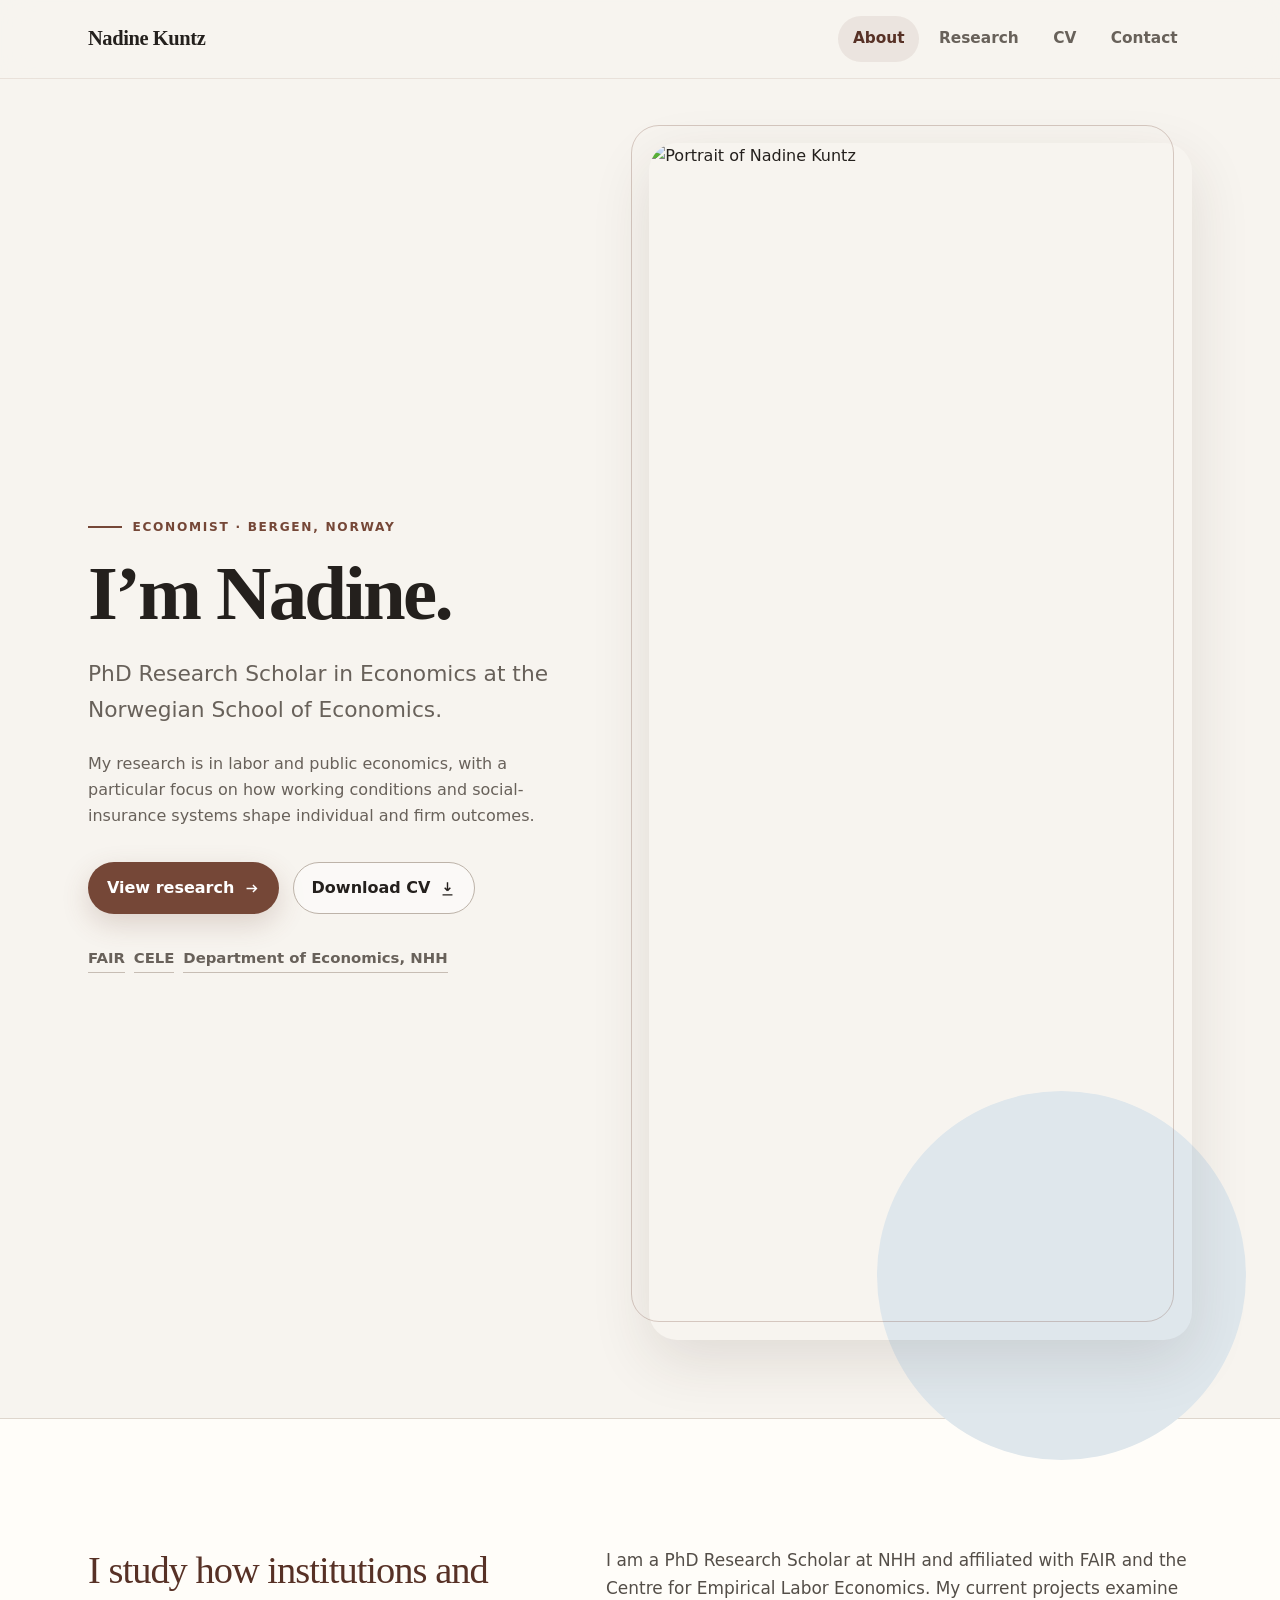
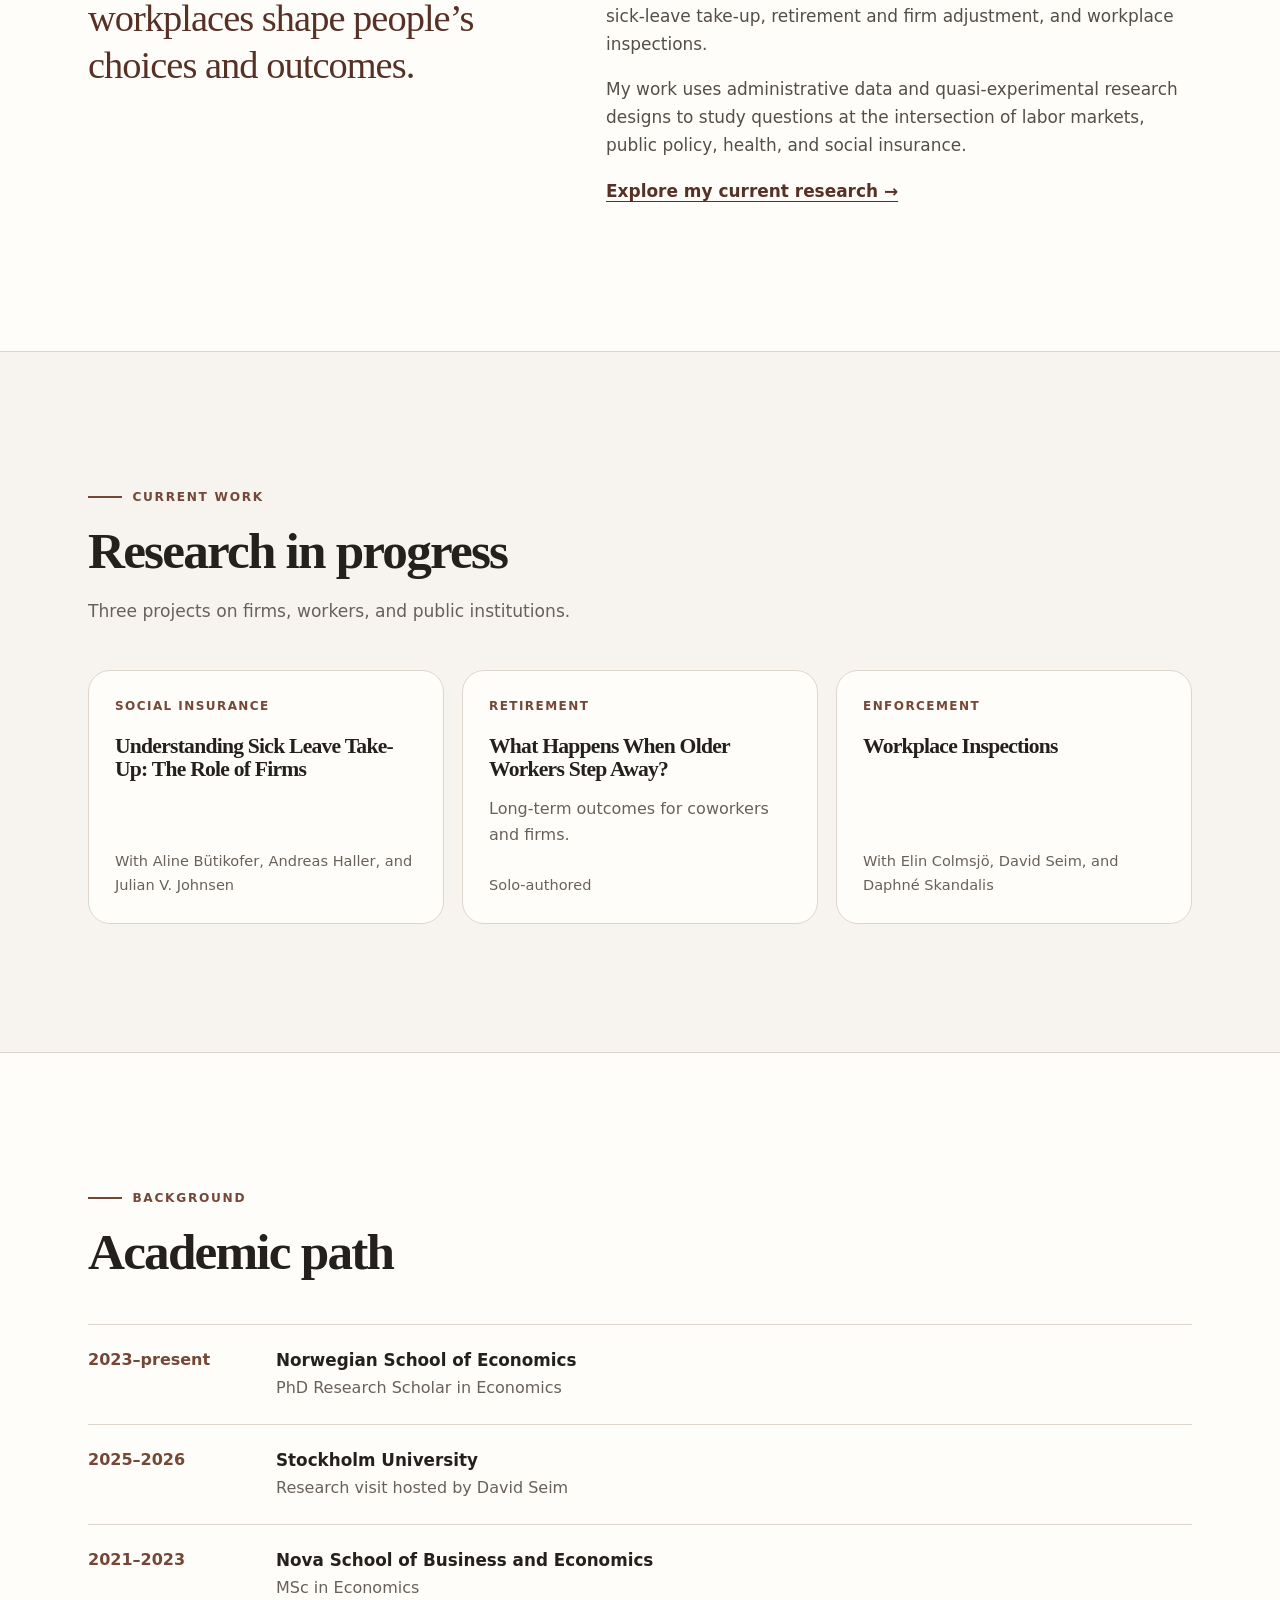
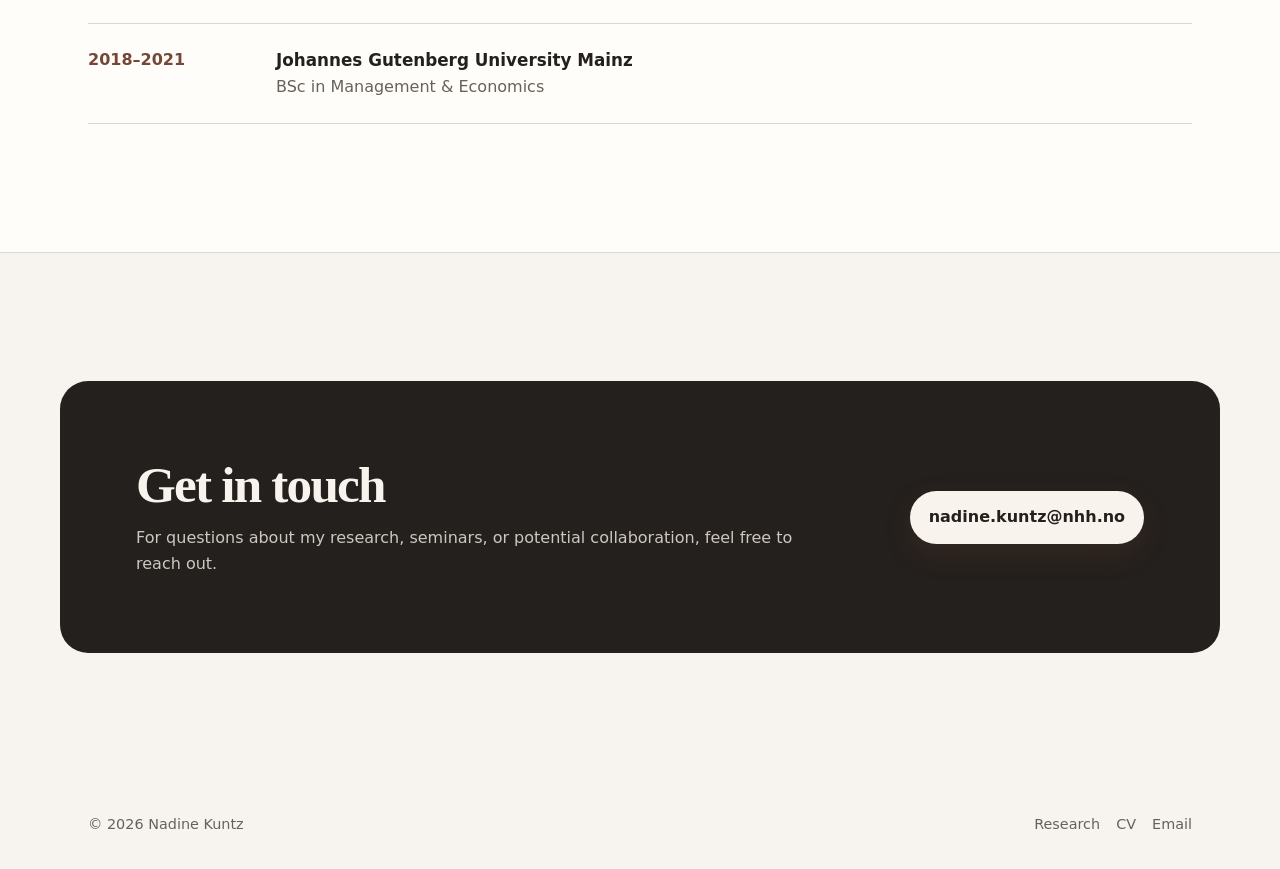
==== index.html @ 73def757 "Add files via upload" ====
<!doctype html>
<html lang="en">
<head>
  <meta charset="utf-8">
  <meta name="viewport" content="width=device-width, initial-scale=1">
  <title>Nadine Kuntz — Economist</title>
  <meta name="description" content="Nadine Kuntz is a PhD Research Scholar in Economics at the Norwegian School of Economics, working in labor and public economics.">
  <meta property="og:title" content="Nadine Kuntz — Economist">
  <meta property="og:description" content="PhD Research Scholar in Economics at NHH. Research in labor and public economics.">
  <meta property="og:image" content="assets/nadine-kuntz.jpg">
  <meta property="og:type" content="website">
  <link rel="icon" href="assets/favicon.svg" type="image/svg+xml">
  <link rel="stylesheet" href="styles.css">
</head>
<body>
  <a class="skip-link" href="#main">Skip to content</a>
  <header class="site-header">
    <div class="nav-wrap">
      <a class="brand" href="index.html">Nadine Kuntz</a>
      <button class="menu-toggle" aria-label="Open navigation" aria-expanded="false">
        <svg aria-hidden="true" viewBox="0 0 24 24" fill="none" stroke="currentColor" stroke-width="1.8"><path d="M4 7h16M4 12h16M4 17h16"/></svg>
      </button>
      <nav class="site-nav" aria-label="Main navigation">
        <a href="index.html" aria-current="page">About</a>
        <a href="research.html">Research</a>
        <a href="cv.html">CV</a>
        <a href="mailto:nadine.kuntz@nhh.no">Contact</a>
      </nav>
    </div>
  </header>

  <main id="main">
    <section class="container hero">
      <div class="hero-copy reveal">
        <div class="eyebrow">Economist · Bergen, Norway</div>
        <h1>I’m Nadine.</h1>
        <p class="hero-lede">PhD Research Scholar in Economics at the Norwegian School of Economics.</p>
        <p>My research is in labor and public economics, with a particular focus on how working conditions and social-insurance systems shape individual and firm outcomes.</p>
        <div class="hero-actions">
          <a class="btn btn-primary" href="research.html">
            View research
            <svg aria-hidden="true" viewBox="0 0 24 24" fill="none" stroke="currentColor" stroke-width="2"><path d="M5 12h14m-5-5 5 5-5 5"/></svg>
          </a>
          <a class="btn btn-secondary" href="assets/Nadine_Kuntz_CV.pdf" download>
            Download CV
            <svg aria-hidden="true" viewBox="0 0 24 24" fill="none" stroke="currentColor" stroke-width="2"><path d="M12 3v12m0 0 4-4m-4 4-4-4M5 21h14"/></svg>
          </a>
        </div>
        <div class="affiliations" aria-label="Affiliations">
          <a href="https://www.nhh.no/en/research-centres/fair/" target="_blank" rel="noopener">FAIR</a>
          <a href="https://www.nhh.no/en/research-centres/fair/research/" target="_blank" rel="noopener">CELE</a>
          <a href="https://www.nhh.no/en/departments/economics/" target="_blank" rel="noopener">Department of Economics, NHH</a>
        </div>
      </div>
      <div class="portrait-frame reveal">
        <img src="assets/nadine-kuntz.jpg" alt="Portrait of Nadine Kuntz" width="1800" height="1197">
      </div>
    </section>

    <section class="section section-soft">
      <div class="container two-col reveal">
        <p class="big-note">I study how institutions and workplaces shape people’s choices and outcomes.</p>
        <div class="prose">
          <p>I am a PhD Research Scholar at NHH and affiliated with FAIR and the Centre for Empirical Labor Economics. My current projects examine sick-leave take-up, retirement and firm adjustment, and workplace inspections.</p>
          <p>My work uses administrative data and quasi-experimental research designs to study questions at the intersection of labor markets, public policy, health, and social insurance.</p>
          <p><a class="inline-link" href="research.html">Explore my current research →</a></p>
        </div>
      </div>
    </section>

    <section class="section">
      <div class="container">
        <div class="section-head reveal">
          <div class="eyebrow">Current work</div>
          <h2>Research in progress</h2>
          <p>Three projects on firms, workers, and public institutions.</p>
        </div>
        <div class="cards">
          <article class="card reveal">
            <div class="card-kicker">Social insurance</div>
            <h3>Understanding Sick Leave Take-Up: The Role of Firms</h3>
            <p class="card-meta">With Aline Bütikofer, Andreas Haller, and Julian V. Johnsen</p>
          </article>
          <article class="card reveal">
            <div class="card-kicker">Retirement</div>
            <h3>What Happens When Older Workers Step Away?</h3>
            <p>Long-term outcomes for coworkers and firms.</p>
            <p class="card-meta">Solo-authored</p>
          </article>
          <article class="card reveal">
            <div class="card-kicker">Enforcement</div>
            <h3>Workplace Inspections</h3>
            <p class="card-meta">With Elin Colmsjö, David Seim, and Daphné Skandalis</p>
          </article>
        </div>
      </div>
    </section>

    <section class="section section-soft">
      <div class="container">
        <div class="section-head reveal">
          <div class="eyebrow">Background</div>
          <h2>Academic path</h2>
        </div>
        <div class="timeline reveal">
          <div class="timeline-item">
            <div class="date">2023–present</div>
            <div><strong>Norwegian School of Economics</strong><span>PhD Research Scholar in Economics</span></div>
          </div>
          <div class="timeline-item">
            <div class="date">2025–2026</div>
            <div><strong>Stockholm University</strong><span>Research visit hosted by David Seim</span></div>
          </div>
          <div class="timeline-item">
            <div class="date">2021–2023</div>
            <div><strong>Nova School of Business and Economics</strong><span>MSc in Economics</span></div>
          </div>
          <div class="timeline-item">
            <div class="date">2018–2021</div>
            <div><strong>Johannes Gutenberg University Mainz</strong><span>BSc in Management &amp; Economics</span></div>
          </div>
        </div>
      </div>
    </section>

    <section class="section">
      <div class="container contact-panel reveal">
        <div>
          <h2>Get in touch</h2>
          <p>For questions about my research, seminars, or potential collaboration, feel free to reach out.</p>
        </div>
        <a class="btn btn-primary" href="mailto:nadine.kuntz@nhh.no">nadine.kuntz@nhh.no</a>
      </div>
    </section>
  </main>

  <footer class="site-footer">
    <div class="container footer-wrap">
      <span>© <span data-year></span> Nadine Kuntz</span>
      <div class="footer-links">
        <a href="research.html">Research</a>
        <a href="cv.html">CV</a>
        <a href="mailto:nadine.kuntz@nhh.no">Email</a>
      </div>
    </div>
  </footer>
  <script src="script.js"></script>
</body>
</html>
---- styles.css ----
:root {
  --ink: #24201d;
  --muted: #68615a;
  --paper: #f7f4ef;
  --paper-2: #fffdf9;
  --line: #ded6cd;
  --accent: #754737;
  --accent-dark: #573126;
  --blue: #72889b;
  --blue-soft: #dfe7ec;
  --shadow: 0 20px 60px rgba(55, 42, 34, 0.12);
  --radius: 28px;
  --max: 1160px;
}

* { box-sizing: border-box; }
html { scroll-behavior: smooth; }
body {
  margin: 0;
  background: var(--paper);
  color: var(--ink);
  font-family: Inter, ui-sans-serif, system-ui, -apple-system, BlinkMacSystemFont, "Segoe UI", sans-serif;
  line-height: 1.65;
  -webkit-font-smoothing: antialiased;
}
img { max-width: 100%; display: block; }
a { color: inherit; }
button, a { -webkit-tap-highlight-color: transparent; }

.skip-link {
  position: absolute;
  left: -9999px;
  top: 0;
  z-index: 1000;
  padding: .75rem 1rem;
  background: var(--ink);
  color: white;
}
.skip-link:focus { left: .75rem; top: .75rem; }

.site-header {
  position: sticky;
  top: 0;
  z-index: 50;
  background: rgba(247, 244, 239, 0.9);
  backdrop-filter: blur(15px);
  border-bottom: 1px solid rgba(117, 71, 55, 0.11);
}
.nav-wrap {
  max-width: var(--max);
  margin: 0 auto;
  min-height: 78px;
  padding: 0 28px;
  display: flex;
  align-items: center;
  justify-content: space-between;
  gap: 2rem;
}
.brand {
  text-decoration: none;
  font-family: Georgia, "Times New Roman", serif;
  font-size: 1.28rem;
  font-weight: 700;
  letter-spacing: -0.02em;
}
.site-nav { display: flex; align-items: center; gap: .35rem; }
.site-nav a {
  text-decoration: none;
  color: var(--muted);
  font-size: .96rem;
  font-weight: 650;
  padding: .65rem .9rem;
  border-radius: 999px;
  transition: .2s ease;
}
.site-nav a:hover,
.site-nav a[aria-current="page"] {
  color: var(--accent-dark);
  background: rgba(117, 71, 55, .09);
}
.menu-toggle {
  display: none;
  border: 0;
  background: transparent;
  color: var(--ink);
  padding: .45rem;
  border-radius: 10px;
  cursor: pointer;
}
.menu-toggle svg { width: 26px; height: 26px; }

main { overflow: hidden; }
.container { max-width: var(--max); margin: 0 auto; padding: 0 28px; }
.hero {
  min-height: calc(100vh - 78px);
  display: grid;
  grid-template-columns: minmax(0, .93fr) minmax(420px, 1.07fr);
  align-items: center;
  gap: clamp(48px, 7vw, 100px);
  padding-top: 64px;
  padding-bottom: 78px;
}
.eyebrow {
  display: inline-flex;
  align-items: center;
  gap: .65rem;
  text-transform: uppercase;
  letter-spacing: .14em;
  font-size: .76rem;
  font-weight: 800;
  color: var(--accent);
  margin-bottom: 1rem;
}
.eyebrow::before { content: ""; width: 34px; height: 2px; background: currentColor; }
h1, h2, h3 {
  font-family: Georgia, "Times New Roman", serif;
  line-height: 1.08;
  letter-spacing: -0.035em;
  margin-top: 0;
}
h1 { font-size: clamp(3.25rem, 6vw, 6.15rem); margin-bottom: 1.25rem; }
h2 { font-size: clamp(2.1rem, 4vw, 3.55rem); margin-bottom: 1.2rem; }
h3 { font-size: 1.35rem; margin-bottom: .7rem; }
.hero-lede {
  font-size: clamp(1.13rem, 2vw, 1.36rem);
  color: #4d4742;
  max-width: 650px;
  margin: 0 0 1.45rem;
}
.hero-copy p { max-width: 650px; color: var(--muted); }
.hero-actions { display: flex; flex-wrap: wrap; gap: .85rem; margin-top: 2rem; }
.btn {
  display: inline-flex;
  align-items: center;
  justify-content: center;
  gap: .55rem;
  min-height: 48px;
  padding: .75rem 1.12rem;
  border-radius: 999px;
  text-decoration: none;
  font-weight: 760;
  border: 1px solid transparent;
  transition: transform .2s ease, box-shadow .2s ease, background .2s ease;
}
.btn:hover { transform: translateY(-2px); }
.btn-primary { background: var(--accent); color: white; box-shadow: 0 10px 28px rgba(117, 71, 55, .2); }
.btn-primary:hover { background: var(--accent-dark); }
.btn-secondary { border-color: #bdb3a9; background: rgba(255,255,255,.45); }
.btn-secondary:hover { background: white; box-shadow: 0 10px 30px rgba(55,42,34,.08); }
.btn svg { width: 17px; height: 17px; }

.portrait-frame {
  position: relative;
  isolation: isolate;
}
.portrait-frame::before {
  content: "";
  position: absolute;
  width: 68%;
  aspect-ratio: 1;
  border-radius: 50%;
  background: var(--blue-soft);
  right: -10%;
  bottom: -10%;
  z-index: -1;
}
.portrait-frame::after {
  content: "";
  position: absolute;
  inset: -18px 18px 18px -18px;
  border: 1px solid rgba(117, 71, 55, .26);
  border-radius: var(--radius);
  z-index: -1;
}
.portrait-frame img {
  width: 100%;
  aspect-ratio: 4 / 5;
  object-fit: cover;
  object-position: 58% center;
  border-radius: var(--radius);
  box-shadow: var(--shadow);
}

.affiliations {
  display: flex;
  flex-wrap: wrap;
  gap: .55rem;
  margin-top: 2rem;
}
.affiliations a {
  color: var(--muted);
  text-decoration: none;
  border-bottom: 1px solid #c7bdb4;
  padding-bottom: .1rem;
  font-size: .93rem;
  font-weight: 650;
}
.affiliations a:hover { color: var(--accent); border-color: var(--accent); }

.section { padding: clamp(78px, 10vw, 130px) 0; }
.section-soft { background: var(--paper-2); border-top: 1px solid var(--line); border-bottom: 1px solid var(--line); }
.section-head { max-width: 760px; margin-bottom: 2.8rem; }
.section-head p { color: var(--muted); font-size: 1.07rem; }
.two-col { display: grid; grid-template-columns: .83fr 1.17fr; gap: clamp(42px, 8vw, 110px); align-items: start; }
.big-note {
  font-family: Georgia, "Times New Roman", serif;
  font-size: clamp(1.7rem, 3vw, 2.55rem);
  line-height: 1.24;
  letter-spacing: -.025em;
  color: var(--accent-dark);
  margin: 0;
}
.prose p { margin-top: 0; color: #544e48; font-size: 1.06rem; }
.prose p + p { margin-top: 1.1rem; }
.inline-link { color: var(--accent-dark); font-weight: 700; text-decoration-thickness: 1px; text-underline-offset: 4px; }

.cards { display: grid; grid-template-columns: repeat(3, 1fr); gap: 18px; }
.card {
  background: var(--paper-2);
  border: 1px solid var(--line);
  border-radius: 22px;
  padding: 26px;
  min-height: 250px;
  display: flex;
  flex-direction: column;
  transition: transform .22s ease, box-shadow .22s ease, border-color .22s ease;
}
.card:hover { transform: translateY(-5px); box-shadow: 0 18px 45px rgba(55,42,34,.08); border-color: #c8b9ae; }
.card-kicker { color: var(--accent); font-size: .75rem; font-weight: 820; text-transform: uppercase; letter-spacing: .12em; margin-bottom: 1.1rem; }
.card p { color: var(--muted); margin: .2rem 0 0; }
.card-meta { margin-top: auto !important; padding-top: 1.5rem; font-size: .91rem; }

.timeline { display: grid; gap: 0; border-top: 1px solid var(--line); }
.timeline-item {
  display: grid;
  grid-template-columns: 160px 1fr;
  gap: 28px;
  padding: 1.4rem 0;
  border-bottom: 1px solid var(--line);
}
.timeline-item .date { color: var(--accent); font-weight: 800; }
.timeline-item strong { display: block; font-size: 1.05rem; }
.timeline-item span { color: var(--muted); }

.page-hero { padding: 104px 0 64px; }
.page-hero p { max-width: 740px; font-size: 1.17rem; color: var(--muted); }
.project-list { display: grid; gap: 18px; }
.project {
  display: grid;
  grid-template-columns: 120px 1fr;
  gap: 24px;
  padding: 28px 0;
  border-top: 1px solid var(--line);
}
.project:last-child { border-bottom: 1px solid var(--line); }
.project-number { color: var(--accent); font-family: Georgia, serif; font-size: 1.2rem; }
.project h2 { font-size: clamp(1.45rem, 2.4vw, 2.2rem); margin-bottom: .8rem; }
.project p { color: var(--muted); margin: 0; }
.project a { color: var(--accent-dark); font-weight: 760; text-underline-offset: 4px; }

.interest-strip { display: flex; flex-wrap: wrap; gap: .65rem; }
.interest-strip span {
  border: 1px solid #cfc6bd;
  background: var(--paper-2);
  border-radius: 999px;
  padding: .63rem .9rem;
  font-size: .94rem;
  font-weight: 680;
}

.cv-toolbar {
  display: flex;
  justify-content: space-between;
  gap: 1rem;
  align-items: center;
  margin-bottom: 1.25rem;
}
.cv-frame {
  background: #e9e5df;
  border: 1px solid #d5cdc4;
  border-radius: 20px;
  padding: 12px;
  box-shadow: var(--shadow);
}
.cv-frame iframe { width: 100%; height: 1000px; border: 0; border-radius: 12px; background: white; }
.cv-highlights { display: grid; grid-template-columns: 1fr 1fr; gap: 18px; margin-top: 3rem; }
.highlight { padding: 24px; border: 1px solid var(--line); border-radius: 18px; background: var(--paper-2); }
.highlight h3 { font-size: 1.15rem; }
.highlight p { color: var(--muted); margin-bottom: 0; }

.contact-panel {
  background: var(--ink);
  color: #f8f3ed;
  border-radius: 28px;
  padding: clamp(32px, 7vw, 76px);
  display: grid;
  grid-template-columns: 1fr auto;
  gap: 2rem;
  align-items: center;
}
.contact-panel h2 { margin-bottom: .75rem; }
.contact-panel p { color: #cec7c0; max-width: 680px; margin: 0; }
.contact-panel .btn-primary { background: #f8f3ed; color: var(--ink); }

.site-footer { padding: 32px 0; color: var(--muted); font-size: .9rem; }
.footer-wrap { display: flex; justify-content: space-between; gap: 1rem; align-items: center; }
.footer-links { display: flex; gap: 1rem; }
.footer-links a { text-decoration: none; }
.footer-links a:hover { color: var(--accent); }

.reveal { opacity: 0; transform: translateY(18px); transition: opacity .6s ease, transform .6s ease; }
.reveal.visible { opacity: 1; transform: none; }

@media (prefers-reduced-motion: reduce) {
  html { scroll-behavior: auto; }
  *, *::before, *::after { transition-duration: .01ms !important; animation-duration: .01ms !important; }
  .reveal { opacity: 1; transform: none; }
}

@media (max-width: 900px) {
  .hero { grid-template-columns: 1fr; min-height: auto; padding-top: 56px; }
  .portrait-frame { max-width: 650px; }
  .portrait-frame img { aspect-ratio: 16/11; object-position: 58% 38%; }
  .two-col { grid-template-columns: 1fr; gap: 32px; }
  .cards { grid-template-columns: 1fr; }
  .card { min-height: auto; }
  .contact-panel { grid-template-columns: 1fr; }
}

@media (max-width: 700px) {
  .nav-wrap { min-height: 68px; padding: 0 20px; }
  .menu-toggle { display: inline-flex; }
  .site-nav {
    display: none;
    position: absolute;
    left: 14px;
    right: 14px;
    top: 72px;
    padding: .7rem;
    flex-direction: column;
    align-items: stretch;
    background: var(--paper-2);
    border: 1px solid var(--line);
    border-radius: 16px;
    box-shadow: var(--shadow);
  }
  .site-nav.open { display: flex; }
  .site-nav a { padding: .82rem .9rem; }
  .container { padding: 0 20px; }
  h1 { font-size: clamp(3rem, 16vw, 4.5rem); }
  .hero { padding-bottom: 58px; gap: 48px; }
  .portrait-frame img { aspect-ratio: 4/5; object-position: 58% center; }
  .timeline-item, .project { grid-template-columns: 1fr; gap: .5rem; }
  .cv-toolbar { align-items: flex-start; flex-direction: column; }
  .cv-frame iframe { height: 720px; }
  .cv-highlights { grid-template-columns: 1fr; }
  .footer-wrap { align-items: flex-start; flex-direction: column; }
}
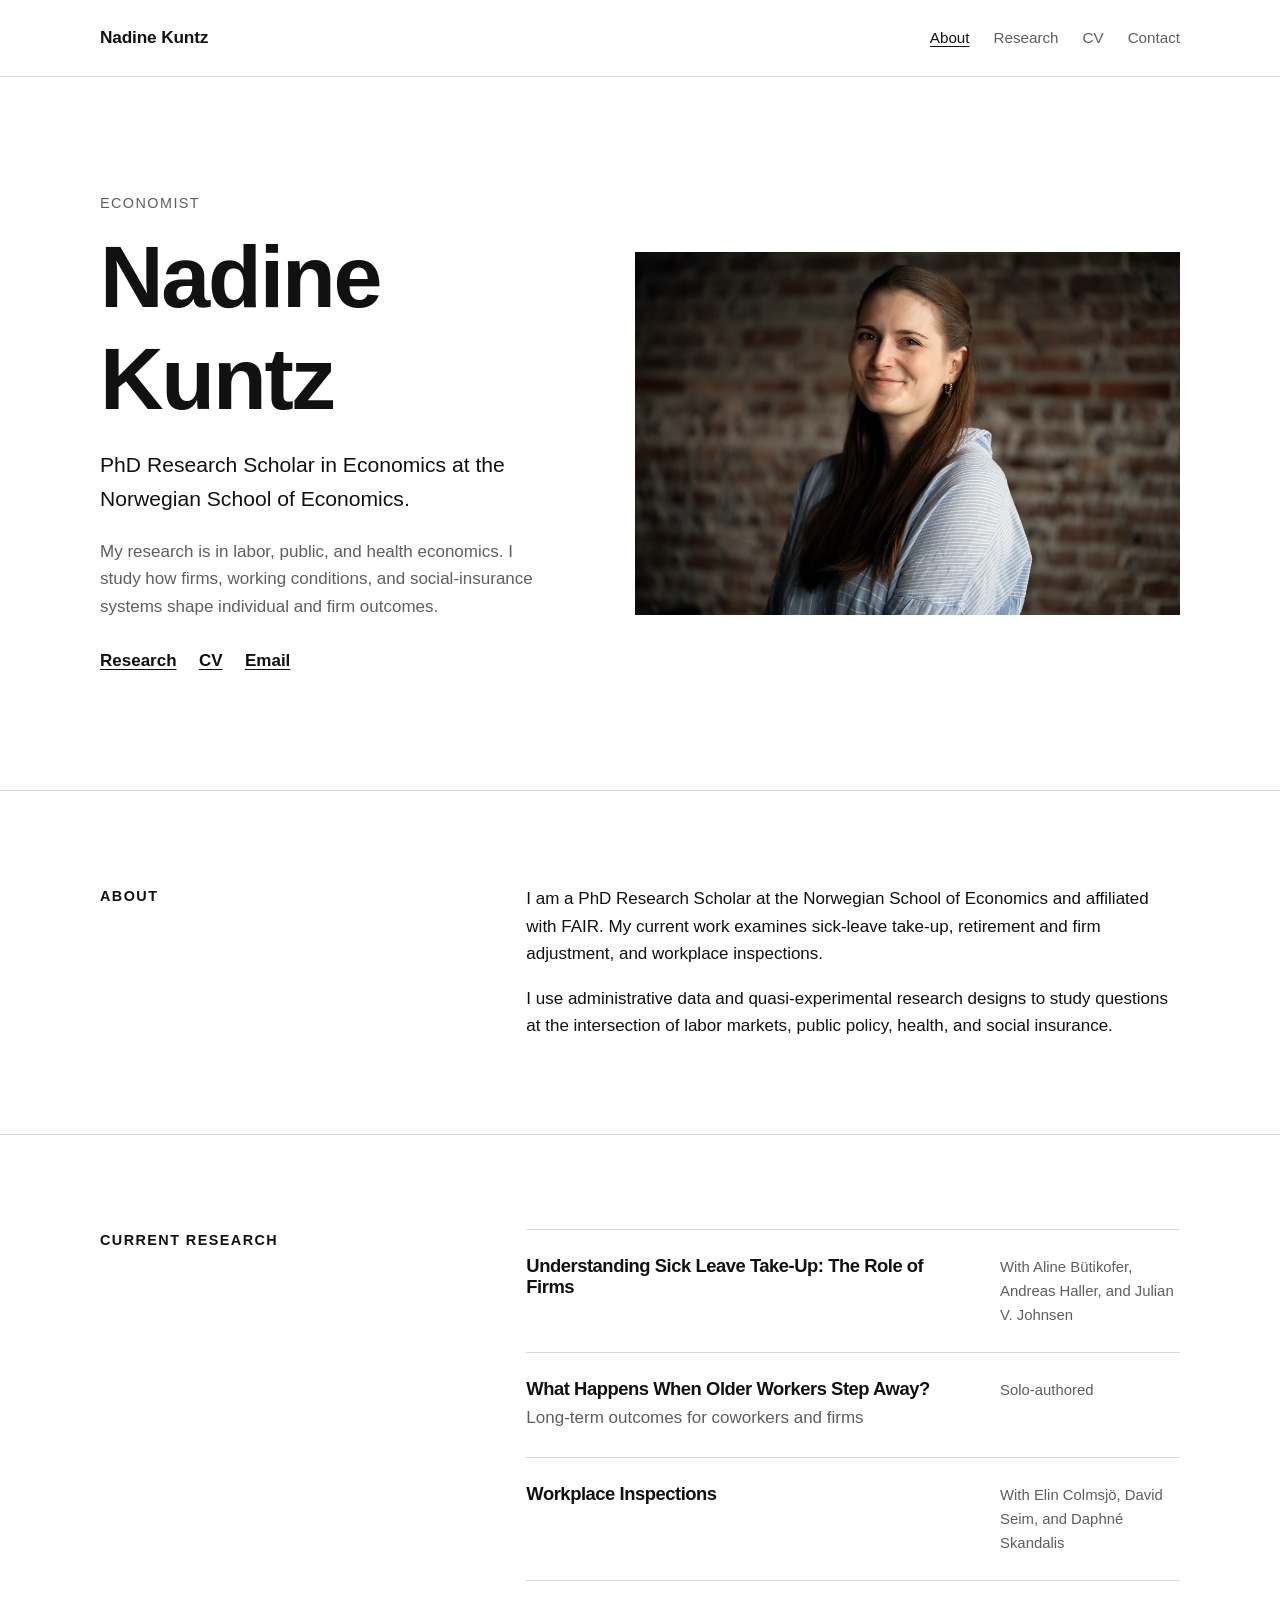
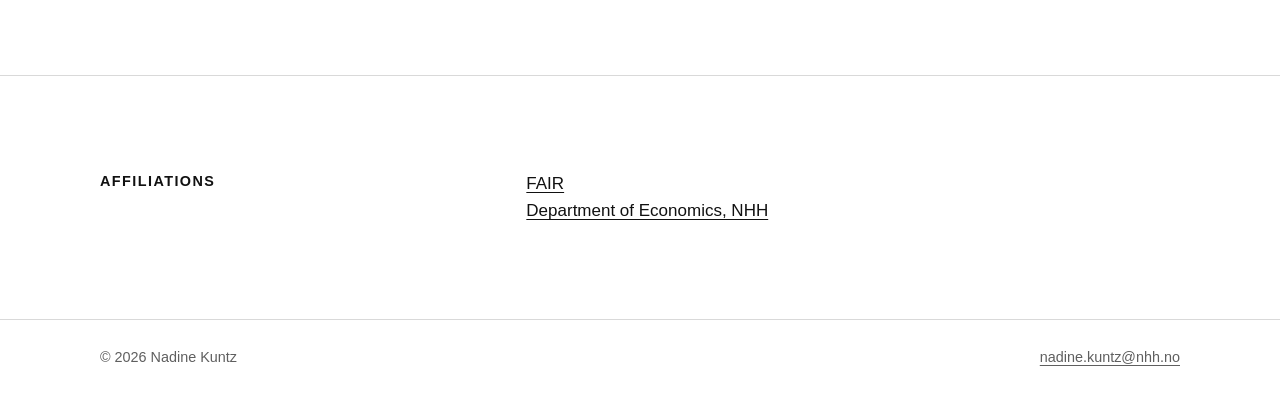
==== commit 03b4b0d6: "Add files via upload" ====
--- a/index.html
+++ b/index.html
@@ -6,20 +6,15 @@
   <title>Nadine Kuntz — Economist</title>
   <meta name="description" content="Nadine Kuntz is a PhD Research Scholar in Economics at the Norwegian School of Economics, working in labor and public economics.">
   <meta property="og:title" content="Nadine Kuntz — Economist">
-  <meta property="og:description" content="PhD Research Scholar in Economics at NHH. Research in labor and public economics.">
-  <meta property="og:image" content="assets/nadine-kuntz.jpg">
-  <meta property="og:type" content="website">
-  <link rel="icon" href="assets/favicon.svg" type="image/svg+xml">
+  <meta property="og:description" content="PhD Research Scholar in Economics at NHH.">
+  <meta property="og:image" content="portrait.jpg">
   <link rel="stylesheet" href="styles.css">
 </head>
 <body>
   <a class="skip-link" href="#main">Skip to content</a>
   <header class="site-header">
-    <div class="nav-wrap">
-      <a class="brand" href="index.html">Nadine Kuntz</a>
-      <button class="menu-toggle" aria-label="Open navigation" aria-expanded="false">
-        <svg aria-hidden="true" viewBox="0 0 24 24" fill="none" stroke="currentColor" stroke-width="1.8"><path d="M4 7h16M4 12h16M4 17h16"/></svg>
-      </button>
+    <div class="container header-inner">
+      <a class="site-name" href="index.html">Nadine Kuntz</a>
       <nav class="site-nav" aria-label="Main navigation">
         <a href="index.html" aria-current="page">About</a>
         <a href="research.html">Research</a>
@@ -30,120 +25,76 @@
   </header>
 
   <main id="main">
-    <section class="container hero">
-      <div class="hero-copy reveal">
-        <div class="eyebrow">Economist · Bergen, Norway</div>
-        <h1>I’m Nadine.</h1>
-        <p class="hero-lede">PhD Research Scholar in Economics at the Norwegian School of Economics.</p>
-        <p>My research is in labor and public economics, with a particular focus on how working conditions and social-insurance systems shape individual and firm outcomes.</p>
-        <div class="hero-actions">
-          <a class="btn btn-primary" href="research.html">
-            View research
-            <svg aria-hidden="true" viewBox="0 0 24 24" fill="none" stroke="currentColor" stroke-width="2"><path d="M5 12h14m-5-5 5 5-5 5"/></svg>
-          </a>
-          <a class="btn btn-secondary" href="assets/Nadine_Kuntz_CV.pdf" download>
-            Download CV
-            <svg aria-hidden="true" viewBox="0 0 24 24" fill="none" stroke="currentColor" stroke-width="2"><path d="M12 3v12m0 0 4-4m-4 4-4-4M5 21h14"/></svg>
-          </a>
-        </div>
-        <div class="affiliations" aria-label="Affiliations">
-          <a href="https://www.nhh.no/en/research-centres/fair/" target="_blank" rel="noopener">FAIR</a>
-          <a href="https://www.nhh.no/en/research-centres/fair/research/" target="_blank" rel="noopener">CELE</a>
-          <a href="https://www.nhh.no/en/departments/economics/" target="_blank" rel="noopener">Department of Economics, NHH</a>
+    <section class="container intro">
+      <div class="intro-copy">
+        <p class="kicker">Economist</p>
+        <h1>Nadine Kuntz</h1>
+        <p class="lead">PhD Research Scholar in Economics at the Norwegian School of Economics.</p>
+        <p class="muted">My research is in labor, public, and health economics. I study how firms, working conditions, and social-insurance systems shape individual and firm outcomes.</p>
+        <div class="links">
+          <a href="research.html">Research</a>
+          <a href="Nadine_Kuntz_CV.pdf">CV</a>
+          <a href="mailto:nadine.kuntz@nhh.no">Email</a>
         </div>
       </div>
-      <div class="portrait-frame reveal">
-        <img src="assets/nadine-kuntz.jpg" alt="Portrait of Nadine Kuntz" width="1800" height="1197">
+      <div class="intro-image">
+        <img class="portrait" src="portrait.jpg" alt="Portrait of Nadine Kuntz" width="1800" height="1197">
       </div>
     </section>
 
-    <section class="section section-soft">
-      <div class="container two-col reveal">
-        <p class="big-note">I study how institutions and workplaces shape people’s choices and outcomes.</p>
-        <div class="prose">
-          <p>I am a PhD Research Scholar at NHH and affiliated with FAIR and the Centre for Empirical Labor Economics. My current projects examine sick-leave take-up, retirement and firm adjustment, and workplace inspections.</p>
-          <p>My work uses administrative data and quasi-experimental research designs to study questions at the intersection of labor markets, public policy, health, and social insurance.</p>
-          <p><a class="inline-link" href="research.html">Explore my current research →</a></p>
+    <section class="section">
+      <div class="container section-grid">
+        <div class="section-label">About</div>
+        <div class="text-block">
+          <p>I am a PhD Research Scholar at the Norwegian School of Economics and affiliated with FAIR. My current work examines sick-leave take-up, retirement and firm adjustment, and workplace inspections.</p>
+          <p>I use administrative data and quasi-experimental research designs to study questions at the intersection of labor markets, public policy, health, and social insurance.</p>
         </div>
       </div>
     </section>
 
     <section class="section">
-      <div class="container">
-        <div class="section-head reveal">
-          <div class="eyebrow">Current work</div>
-          <h2>Research in progress</h2>
-          <p>Three projects on firms, workers, and public institutions.</p>
-        </div>
-        <div class="cards">
-          <article class="card reveal">
-            <div class="card-kicker">Social insurance</div>
-            <h3>Understanding Sick Leave Take-Up: The Role of Firms</h3>
-            <p class="card-meta">With Aline Bütikofer, Andreas Haller, and Julian V. Johnsen</p>
-          </article>
-          <article class="card reveal">
-            <div class="card-kicker">Retirement</div>
-            <h3>What Happens When Older Workers Step Away?</h3>
-            <p>Long-term outcomes for coworkers and firms.</p>
-            <p class="card-meta">Solo-authored</p>
-          </article>
-          <article class="card reveal">
-            <div class="card-kicker">Enforcement</div>
-            <h3>Workplace Inspections</h3>
-            <p class="card-meta">With Elin Colmsjö, David Seim, and Daphné Skandalis</p>
-          </article>
-        </div>
-      </div>
-    </section>
-
-    <section class="section section-soft">
-      <div class="container">
-        <div class="section-head reveal">
-          <div class="eyebrow">Background</div>
-          <h2>Academic path</h2>
-        </div>
-        <div class="timeline reveal">
-          <div class="timeline-item">
-            <div class="date">2023–present</div>
-            <div><strong>Norwegian School of Economics</strong><span>PhD Research Scholar in Economics</span></div>
+      <div class="container section-grid">
+        <div class="section-label">Current research</div>
+        <div class="list">
+          <div class="list-item">
+            <div>
+              <h3>Understanding Sick Leave Take-Up: The Role of Firms</h3>
+            </div>
+            <p class="meta">With Aline Bütikofer, Andreas Haller, and Julian V. Johnsen</p>
           </div>
-          <div class="timeline-item">
-            <div class="date">2025–2026</div>
-            <div><strong>Stockholm University</strong><span>Research visit hosted by David Seim</span></div>
+          <div class="list-item">
+            <div>
+              <h3>What Happens When Older Workers Step Away?</h3>
+              <p class="muted">Long-term outcomes for coworkers and firms</p>
+            </div>
+            <p class="meta">Solo-authored</p>
           </div>
-          <div class="timeline-item">
-            <div class="date">2021–2023</div>
-            <div><strong>Nova School of Business and Economics</strong><span>MSc in Economics</span></div>
-          </div>
-          <div class="timeline-item">
-            <div class="date">2018–2021</div>
-            <div><strong>Johannes Gutenberg University Mainz</strong><span>BSc in Management &amp; Economics</span></div>
+          <div class="list-item">
+            <div>
+              <h3>Workplace Inspections</h3>
+            </div>
+            <p class="meta">With Elin Colmsjö, David Seim, and Daphné Skandalis</p>
           </div>
         </div>
       </div>
     </section>
 
     <section class="section">
-      <div class="container contact-panel reveal">
-        <div>
-          <h2>Get in touch</h2>
-          <p>For questions about my research, seminars, or potential collaboration, feel free to reach out.</p>
+      <div class="container section-grid">
+        <div class="section-label">Affiliations</div>
+        <div class="text-block">
+          <p><a href="https://www.nhh.no/en/research-centres/fair/" target="_blank" rel="noopener">FAIR</a><br>
+          <a href="https://www.nhh.no/en/departments/economics/" target="_blank" rel="noopener">Department of Economics, NHH</a></p>
         </div>
-        <a class="btn btn-primary" href="mailto:nadine.kuntz@nhh.no">nadine.kuntz@nhh.no</a>
       </div>
     </section>
   </main>
 
   <footer class="site-footer">
-    <div class="container footer-wrap">
-      <span>© <span data-year></span> Nadine Kuntz</span>
-      <div class="footer-links">
-        <a href="research.html">Research</a>
-        <a href="cv.html">CV</a>
-        <a href="mailto:nadine.kuntz@nhh.no">Email</a>
-      </div>
+    <div class="container footer-inner">
+      <span>© 2026 Nadine Kuntz</span>
+      <span><a href="mailto:nadine.kuntz@nhh.no">nadine.kuntz@nhh.no</a></span>
     </div>
   </footer>
-  <script src="script.js"></script>
 </body>
 </html>
--- a/styles.css
+++ b/styles.css
@@ -1,358 +1,256 @@
 :root {
-  --ink: #24201d;
-  --muted: #68615a;
-  --paper: #f7f4ef;
-  --paper-2: #fffdf9;
-  --line: #ded6cd;
-  --accent: #754737;
-  --accent-dark: #573126;
-  --blue: #72889b;
-  --blue-soft: #dfe7ec;
-  --shadow: 0 20px 60px rgba(55, 42, 34, 0.12);
-  --radius: 28px;
-  --max: 1160px;
+  --text: #111111;
+  --muted: #5f5f5f;
+  --line: #d9d9d9;
+  --background: #ffffff;
+  --max-width: 1080px;
 }
 
 * { box-sizing: border-box; }
+
 html { scroll-behavior: smooth; }
+
 body {
   margin: 0;
-  background: var(--paper);
-  color: var(--ink);
-  font-family: Inter, ui-sans-serif, system-ui, -apple-system, BlinkMacSystemFont, "Segoe UI", sans-serif;
-  line-height: 1.65;
+  background: var(--background);
+  color: var(--text);
+  font-family: Arial, Helvetica, sans-serif;
+  font-size: 17px;
+  line-height: 1.62;
   -webkit-font-smoothing: antialiased;
 }
-img { max-width: 100%; display: block; }
-a { color: inherit; }
-button, a { -webkit-tap-highlight-color: transparent; }
+
+img { display: block; max-width: 100%; height: auto; }
+a { color: var(--text); text-underline-offset: 0.18em; }
+a:hover { color: #555555; }
 
 .skip-link {
   position: absolute;
   left: -9999px;
   top: 0;
-  z-index: 1000;
-  padding: .75rem 1rem;
-  background: var(--ink);
-  color: white;
-}
-.skip-link:focus { left: .75rem; top: .75rem; }
+  padding: 0.7rem 1rem;
+  background: #000;
+  color: #fff;
+  z-index: 100;
+}
+.skip-link:focus { left: 1rem; top: 1rem; }
+
+.container {
+  width: min(calc(100% - 48px), var(--max-width));
+  margin: 0 auto;
+}
 
 .site-header {
-  position: sticky;
-  top: 0;
-  z-index: 50;
-  background: rgba(247, 244, 239, 0.9);
-  backdrop-filter: blur(15px);
-  border-bottom: 1px solid rgba(117, 71, 55, 0.11);
-}
-.nav-wrap {
-  max-width: var(--max);
-  margin: 0 auto;
-  min-height: 78px;
-  padding: 0 28px;
+  border-bottom: 1px solid var(--line);
+}
+
+.header-inner {
+  min-height: 76px;
   display: flex;
   align-items: center;
   justify-content: space-between;
   gap: 2rem;
 }
-.brand {
+
+.site-name {
+  font-size: 1.08rem;
+  font-weight: 700;
   text-decoration: none;
-  font-family: Georgia, "Times New Roman", serif;
-  font-size: 1.28rem;
-  font-weight: 700;
-  letter-spacing: -0.02em;
-}
-.site-nav { display: flex; align-items: center; gap: .35rem; }
+  letter-spacing: -0.01em;
+}
+
+.site-nav {
+  display: flex;
+  flex-wrap: wrap;
+  gap: 1.5rem;
+  font-size: 0.95rem;
+}
+
 .site-nav a {
   text-decoration: none;
   color: var(--muted);
-  font-size: .96rem;
-  font-weight: 650;
-  padding: .65rem .9rem;
-  border-radius: 999px;
-  transition: .2s ease;
-}
+}
+
 .site-nav a:hover,
 .site-nav a[aria-current="page"] {
-  color: var(--accent-dark);
-  background: rgba(117, 71, 55, .09);
-}
-.menu-toggle {
-  display: none;
+  color: var(--text);
+  text-decoration: underline;
+}
+
+main { min-height: calc(100vh - 150px); }
+
+.intro {
+  display: grid;
+  grid-template-columns: minmax(0, 0.9fr) minmax(360px, 1.1fr);
+  gap: clamp(42px, 7vw, 92px);
+  align-items: center;
+  padding-top: clamp(64px, 9vw, 116px);
+  padding-bottom: clamp(64px, 9vw, 116px);
+}
+
+h1, h2, h3 {
+  margin-top: 0;
+  line-height: 1.16;
+  letter-spacing: -0.025em;
+}
+
+h1 {
+  font-size: clamp(2.8rem, 7vw, 5.5rem);
+  margin-bottom: 1.1rem;
+  font-weight: 700;
+}
+
+h2 {
+  font-size: clamp(1.7rem, 3.5vw, 2.45rem);
+  margin-bottom: 1rem;
+}
+
+h3 {
+  font-size: 1.15rem;
+  margin-bottom: 0.35rem;
+}
+
+.kicker {
+  margin: 0 0 0.65rem;
+  color: var(--muted);
+  font-size: 0.9rem;
+  text-transform: uppercase;
+  letter-spacing: 0.1em;
+}
+
+.lead {
+  font-size: clamp(1.12rem, 2vw, 1.32rem);
+  max-width: 640px;
+  margin: 0 0 1.35rem;
+}
+
+.muted { color: var(--muted); }
+
+.intro-copy p { max-width: 650px; }
+
+.links {
+  display: flex;
+  flex-wrap: wrap;
+  gap: 0.8rem 1.4rem;
+  margin-top: 1.7rem;
+}
+
+.links a { font-weight: 700; }
+
+.portrait {
+  width: 100%;
   border: 0;
-  background: transparent;
-  color: var(--ink);
-  padding: .45rem;
-  border-radius: 10px;
-  cursor: pointer;
-}
-.menu-toggle svg { width: 26px; height: 26px; }
-
-main { overflow: hidden; }
-.container { max-width: var(--max); margin: 0 auto; padding: 0 28px; }
-.hero {
-  min-height: calc(100vh - 78px);
+}
+
+.section {
+  padding: clamp(58px, 8vw, 94px) 0;
+  border-top: 1px solid var(--line);
+}
+
+.section-grid {
   display: grid;
-  grid-template-columns: minmax(0, .93fr) minmax(420px, 1.07fr);
-  align-items: center;
-  gap: clamp(48px, 7vw, 100px);
-  padding-top: 64px;
-  padding-bottom: 78px;
-}
-.eyebrow {
-  display: inline-flex;
-  align-items: center;
-  gap: .65rem;
+  grid-template-columns: minmax(180px, 0.34fr) minmax(0, 0.66fr);
+  gap: clamp(36px, 7vw, 90px);
+  align-items: start;
+}
+
+.section-label {
+  font-size: 0.9rem;
+  font-weight: 700;
   text-transform: uppercase;
-  letter-spacing: .14em;
-  font-size: .76rem;
-  font-weight: 800;
-  color: var(--accent);
+  letter-spacing: 0.1em;
+}
+
+.text-block p:first-child { margin-top: 0; }
+.text-block p:last-child { margin-bottom: 0; }
+
+.list {
+  border-top: 1px solid var(--line);
+}
+
+.list-item {
+  display: grid;
+  grid-template-columns: minmax(0, 1fr) minmax(180px, 0.35fr);
+  gap: 2rem;
+  padding: 1.55rem 0;
+  border-bottom: 1px solid var(--line);
+}
+
+.list-item p { margin: 0; }
+.list-item .meta { color: var(--muted); font-size: 0.93rem; }
+
+.page-heading {
+  padding: clamp(62px, 8vw, 104px) 0 clamp(42px, 6vw, 72px);
+}
+
+.page-heading h1 {
+  font-size: clamp(2.6rem, 6vw, 4.8rem);
   margin-bottom: 1rem;
 }
-.eyebrow::before { content: ""; width: 34px; height: 2px; background: currentColor; }
-h1, h2, h3 {
-  font-family: Georgia, "Times New Roman", serif;
-  line-height: 1.08;
-  letter-spacing: -0.035em;
-  margin-top: 0;
-}
-h1 { font-size: clamp(3.25rem, 6vw, 6.15rem); margin-bottom: 1.25rem; }
-h2 { font-size: clamp(2.1rem, 4vw, 3.55rem); margin-bottom: 1.2rem; }
-h3 { font-size: 1.35rem; margin-bottom: .7rem; }
-.hero-lede {
-  font-size: clamp(1.13rem, 2vw, 1.36rem);
-  color: #4d4742;
-  max-width: 650px;
-  margin: 0 0 1.45rem;
-}
-.hero-copy p { max-width: 650px; color: var(--muted); }
-.hero-actions { display: flex; flex-wrap: wrap; gap: .85rem; margin-top: 2rem; }
-.btn {
-  display: inline-flex;
-  align-items: center;
-  justify-content: center;
-  gap: .55rem;
-  min-height: 48px;
-  padding: .75rem 1.12rem;
-  border-radius: 999px;
-  text-decoration: none;
-  font-weight: 760;
-  border: 1px solid transparent;
-  transition: transform .2s ease, box-shadow .2s ease, background .2s ease;
-}
-.btn:hover { transform: translateY(-2px); }
-.btn-primary { background: var(--accent); color: white; box-shadow: 0 10px 28px rgba(117, 71, 55, .2); }
-.btn-primary:hover { background: var(--accent-dark); }
-.btn-secondary { border-color: #bdb3a9; background: rgba(255,255,255,.45); }
-.btn-secondary:hover { background: white; box-shadow: 0 10px 30px rgba(55,42,34,.08); }
-.btn svg { width: 17px; height: 17px; }
-
-.portrait-frame {
-  position: relative;
-  isolation: isolate;
-}
-.portrait-frame::before {
-  content: "";
-  position: absolute;
-  width: 68%;
-  aspect-ratio: 1;
-  border-radius: 50%;
-  background: var(--blue-soft);
-  right: -10%;
-  bottom: -10%;
-  z-index: -1;
-}
-.portrait-frame::after {
-  content: "";
-  position: absolute;
-  inset: -18px 18px 18px -18px;
-  border: 1px solid rgba(117, 71, 55, .26);
-  border-radius: var(--radius);
-  z-index: -1;
-}
-.portrait-frame img {
+
+.page-heading p { max-width: 720px; margin: 0; }
+
+.project {
+  padding: 2rem 0;
+  border-top: 1px solid var(--line);
+}
+.project:last-child { border-bottom: 1px solid var(--line); }
+.project h2 { font-size: clamp(1.35rem, 2.5vw, 1.85rem); margin-bottom: 0.5rem; }
+.project p { margin: 0.35rem 0 0; max-width: 820px; }
+.project .authors { color: var(--muted); }
+
+.fields {
+  display: flex;
+  flex-wrap: wrap;
+  gap: 0.55rem 1.1rem;
+  padding: 0;
+  margin: 0;
+  list-style: none;
+}
+.fields li::after { content: "·"; margin-left: 1.1rem; color: #999; }
+.fields li:last-child::after { content: ""; margin: 0; }
+
+.cv-actions {
+  display: flex;
+  flex-wrap: wrap;
+  gap: 1rem 1.5rem;
+  margin-top: 1.4rem;
+}
+.cv-actions a { font-weight: 700; }
+
+.cv-viewer {
   width: 100%;
-  aspect-ratio: 4 / 5;
-  object-fit: cover;
-  object-position: 58% center;
-  border-radius: var(--radius);
-  box-shadow: var(--shadow);
-}
-
-.affiliations {
-  display: flex;
-  flex-wrap: wrap;
-  gap: .55rem;
-  margin-top: 2rem;
-}
-.affiliations a {
+  height: 1000px;
+  border: 1px solid var(--line);
+  background: #f5f5f5;
+}
+
+.site-footer {
+  border-top: 1px solid var(--line);
+  padding: 26px 0 34px;
   color: var(--muted);
-  text-decoration: none;
-  border-bottom: 1px solid #c7bdb4;
-  padding-bottom: .1rem;
-  font-size: .93rem;
-  font-weight: 650;
-}
-.affiliations a:hover { color: var(--accent); border-color: var(--accent); }
-
-.section { padding: clamp(78px, 10vw, 130px) 0; }
-.section-soft { background: var(--paper-2); border-top: 1px solid var(--line); border-bottom: 1px solid var(--line); }
-.section-head { max-width: 760px; margin-bottom: 2.8rem; }
-.section-head p { color: var(--muted); font-size: 1.07rem; }
-.two-col { display: grid; grid-template-columns: .83fr 1.17fr; gap: clamp(42px, 8vw, 110px); align-items: start; }
-.big-note {
-  font-family: Georgia, "Times New Roman", serif;
-  font-size: clamp(1.7rem, 3vw, 2.55rem);
-  line-height: 1.24;
-  letter-spacing: -.025em;
-  color: var(--accent-dark);
-  margin: 0;
-}
-.prose p { margin-top: 0; color: #544e48; font-size: 1.06rem; }
-.prose p + p { margin-top: 1.1rem; }
-.inline-link { color: var(--accent-dark); font-weight: 700; text-decoration-thickness: 1px; text-underline-offset: 4px; }
-
-.cards { display: grid; grid-template-columns: repeat(3, 1fr); gap: 18px; }
-.card {
-  background: var(--paper-2);
-  border: 1px solid var(--line);
-  border-radius: 22px;
-  padding: 26px;
-  min-height: 250px;
-  display: flex;
-  flex-direction: column;
-  transition: transform .22s ease, box-shadow .22s ease, border-color .22s ease;
-}
-.card:hover { transform: translateY(-5px); box-shadow: 0 18px 45px rgba(55,42,34,.08); border-color: #c8b9ae; }
-.card-kicker { color: var(--accent); font-size: .75rem; font-weight: 820; text-transform: uppercase; letter-spacing: .12em; margin-bottom: 1.1rem; }
-.card p { color: var(--muted); margin: .2rem 0 0; }
-.card-meta { margin-top: auto !important; padding-top: 1.5rem; font-size: .91rem; }
-
-.timeline { display: grid; gap: 0; border-top: 1px solid var(--line); }
-.timeline-item {
-  display: grid;
-  grid-template-columns: 160px 1fr;
-  gap: 28px;
-  padding: 1.4rem 0;
-  border-bottom: 1px solid var(--line);
-}
-.timeline-item .date { color: var(--accent); font-weight: 800; }
-.timeline-item strong { display: block; font-size: 1.05rem; }
-.timeline-item span { color: var(--muted); }
-
-.page-hero { padding: 104px 0 64px; }
-.page-hero p { max-width: 740px; font-size: 1.17rem; color: var(--muted); }
-.project-list { display: grid; gap: 18px; }
-.project {
-  display: grid;
-  grid-template-columns: 120px 1fr;
-  gap: 24px;
-  padding: 28px 0;
-  border-top: 1px solid var(--line);
-}
-.project:last-child { border-bottom: 1px solid var(--line); }
-.project-number { color: var(--accent); font-family: Georgia, serif; font-size: 1.2rem; }
-.project h2 { font-size: clamp(1.45rem, 2.4vw, 2.2rem); margin-bottom: .8rem; }
-.project p { color: var(--muted); margin: 0; }
-.project a { color: var(--accent-dark); font-weight: 760; text-underline-offset: 4px; }
-
-.interest-strip { display: flex; flex-wrap: wrap; gap: .65rem; }
-.interest-strip span {
-  border: 1px solid #cfc6bd;
-  background: var(--paper-2);
-  border-radius: 999px;
-  padding: .63rem .9rem;
-  font-size: .94rem;
-  font-weight: 680;
-}
-
-.cv-toolbar {
+  font-size: 0.9rem;
+}
+
+.footer-inner {
   display: flex;
   justify-content: space-between;
-  gap: 1rem;
-  align-items: center;
-  margin-bottom: 1.25rem;
-}
-.cv-frame {
-  background: #e9e5df;
-  border: 1px solid #d5cdc4;
-  border-radius: 20px;
-  padding: 12px;
-  box-shadow: var(--shadow);
-}
-.cv-frame iframe { width: 100%; height: 1000px; border: 0; border-radius: 12px; background: white; }
-.cv-highlights { display: grid; grid-template-columns: 1fr 1fr; gap: 18px; margin-top: 3rem; }
-.highlight { padding: 24px; border: 1px solid var(--line); border-radius: 18px; background: var(--paper-2); }
-.highlight h3 { font-size: 1.15rem; }
-.highlight p { color: var(--muted); margin-bottom: 0; }
-
-.contact-panel {
-  background: var(--ink);
-  color: #f8f3ed;
-  border-radius: 28px;
-  padding: clamp(32px, 7vw, 76px);
-  display: grid;
-  grid-template-columns: 1fr auto;
-  gap: 2rem;
-  align-items: center;
-}
-.contact-panel h2 { margin-bottom: .75rem; }
-.contact-panel p { color: #cec7c0; max-width: 680px; margin: 0; }
-.contact-panel .btn-primary { background: #f8f3ed; color: var(--ink); }
-
-.site-footer { padding: 32px 0; color: var(--muted); font-size: .9rem; }
-.footer-wrap { display: flex; justify-content: space-between; gap: 1rem; align-items: center; }
-.footer-links { display: flex; gap: 1rem; }
-.footer-links a { text-decoration: none; }
-.footer-links a:hover { color: var(--accent); }
-
-.reveal { opacity: 0; transform: translateY(18px); transition: opacity .6s ease, transform .6s ease; }
-.reveal.visible { opacity: 1; transform: none; }
-
-@media (prefers-reduced-motion: reduce) {
-  html { scroll-behavior: auto; }
-  *, *::before, *::after { transition-duration: .01ms !important; animation-duration: .01ms !important; }
-  .reveal { opacity: 1; transform: none; }
-}
-
-@media (max-width: 900px) {
-  .hero { grid-template-columns: 1fr; min-height: auto; padding-top: 56px; }
-  .portrait-frame { max-width: 650px; }
-  .portrait-frame img { aspect-ratio: 16/11; object-position: 58% 38%; }
-  .two-col { grid-template-columns: 1fr; gap: 32px; }
-  .cards { grid-template-columns: 1fr; }
-  .card { min-height: auto; }
-  .contact-panel { grid-template-columns: 1fr; }
-}
-
-@media (max-width: 700px) {
-  .nav-wrap { min-height: 68px; padding: 0 20px; }
-  .menu-toggle { display: inline-flex; }
-  .site-nav {
-    display: none;
-    position: absolute;
-    left: 14px;
-    right: 14px;
-    top: 72px;
-    padding: .7rem;
-    flex-direction: column;
-    align-items: stretch;
-    background: var(--paper-2);
-    border: 1px solid var(--line);
-    border-radius: 16px;
-    box-shadow: var(--shadow);
-  }
-  .site-nav.open { display: flex; }
-  .site-nav a { padding: .82rem .9rem; }
-  .container { padding: 0 20px; }
-  h1 { font-size: clamp(3rem, 16vw, 4.5rem); }
-  .hero { padding-bottom: 58px; gap: 48px; }
-  .portrait-frame img { aspect-ratio: 4/5; object-position: 58% center; }
-  .timeline-item, .project { grid-template-columns: 1fr; gap: .5rem; }
-  .cv-toolbar { align-items: flex-start; flex-direction: column; }
-  .cv-frame iframe { height: 720px; }
-  .cv-highlights { grid-template-columns: 1fr; }
-  .footer-wrap { align-items: flex-start; flex-direction: column; }
-}
+  gap: 1.5rem;
+  flex-wrap: wrap;
+}
+
+.footer-inner a { color: var(--muted); }
+
+@media (max-width: 780px) {
+  body { font-size: 16px; }
+  .container { width: min(calc(100% - 34px), var(--max-width)); }
+  .header-inner { align-items: flex-start; flex-direction: column; gap: 0.65rem; padding: 18px 0; }
+  .site-nav { gap: 0.6rem 1.15rem; }
+  .intro { grid-template-columns: 1fr; }
+  .intro-image { order: -1; }
+  .section-grid { grid-template-columns: 1fr; gap: 1.25rem; }
+  .list-item { grid-template-columns: 1fr; gap: 0.45rem; }
+  .fields li::after { content: ""; margin: 0; }
+  .fields { gap: 0.5rem 1rem; }
+  .cv-viewer { height: 720px; }
+}
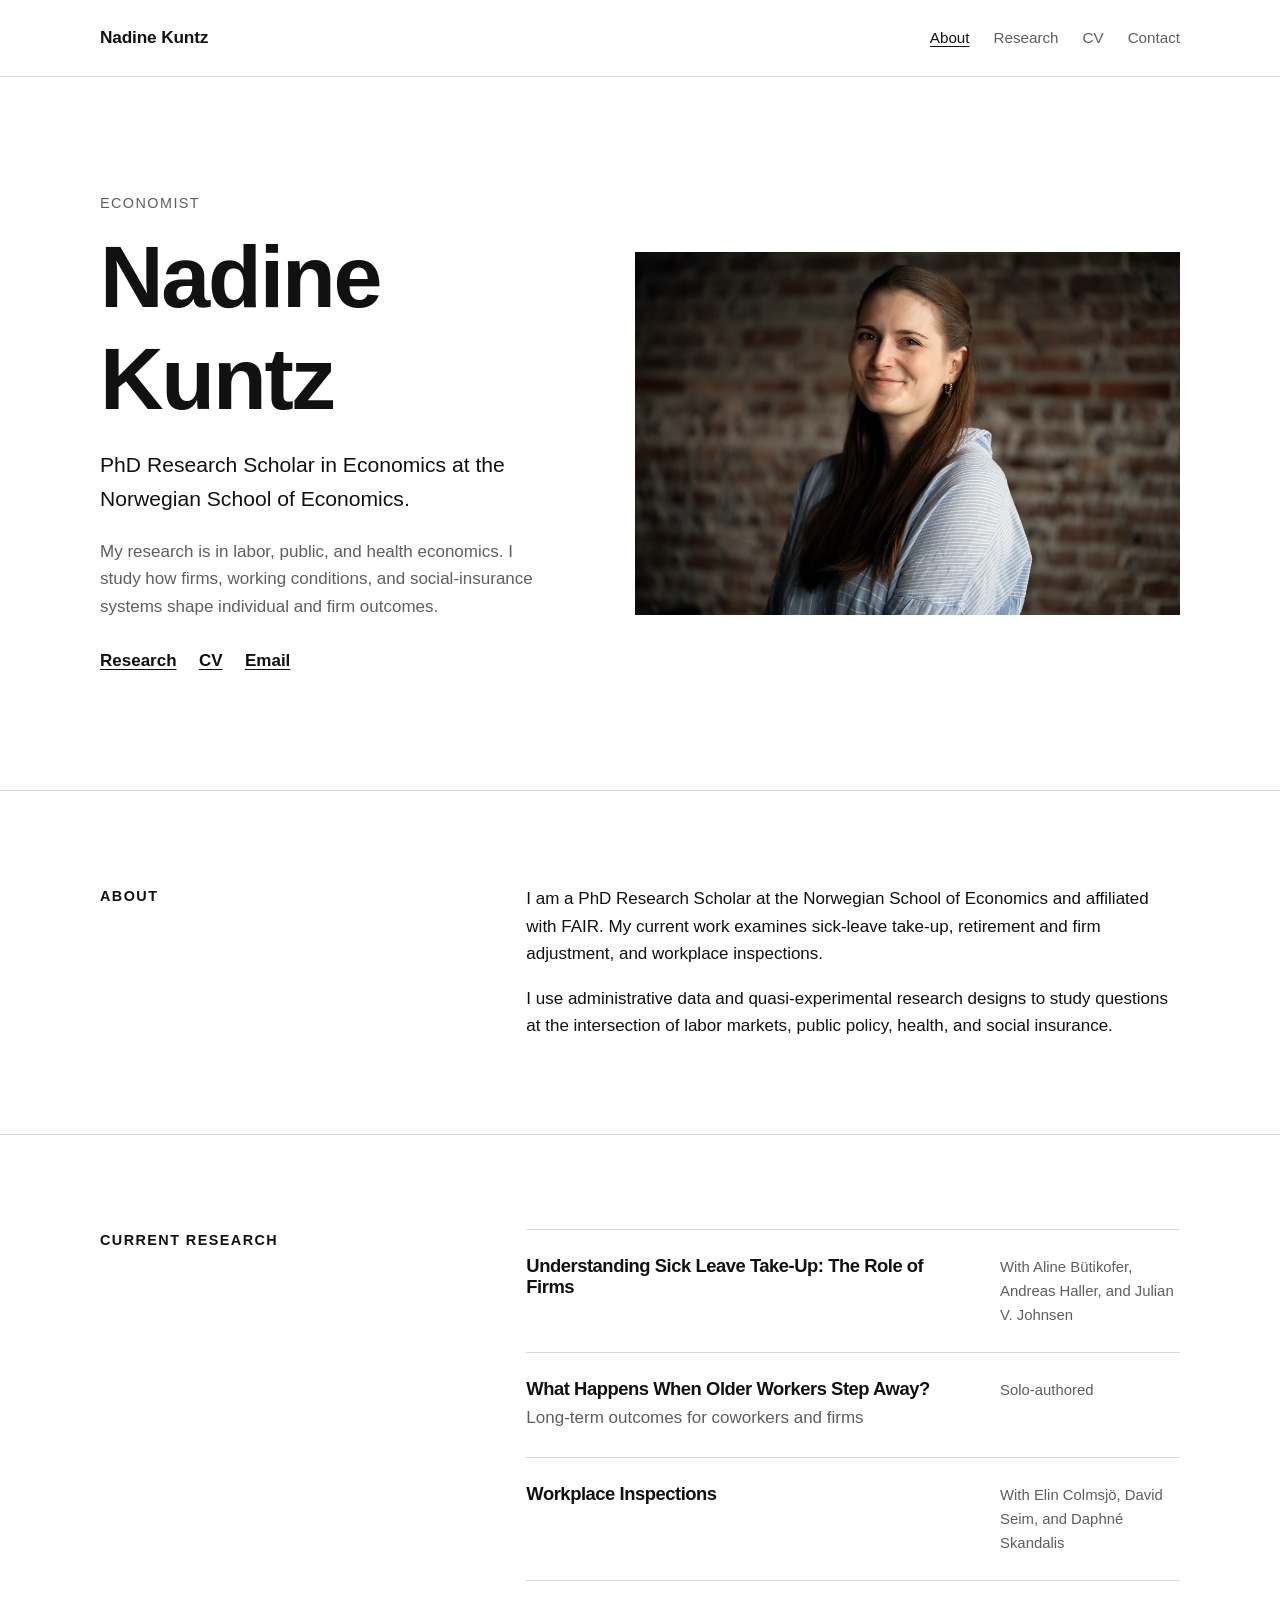
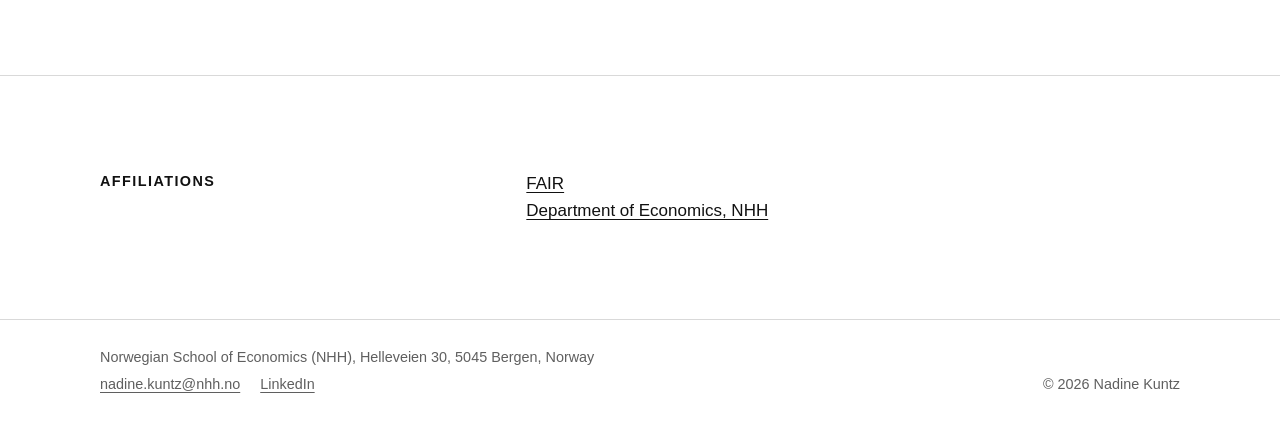
==== commit 739e1968: "Add files via upload" ====
--- a/index.html
+++ b/index.html
@@ -19,7 +19,7 @@
         <a href="index.html" aria-current="page">About</a>
         <a href="research.html">Research</a>
         <a href="cv.html">CV</a>
-        <a href="mailto:nadine.kuntz@nhh.no">Contact</a>
+        <a href="contact.html">Contact</a>
       </nav>
     </div>
   </header>
@@ -90,10 +90,15 @@
     </section>
   </main>
 
+
   <footer class="site-footer">
-    <div class="container footer-inner">
-      <span>© 2026 Nadine Kuntz</span>
-      <span><a href="mailto:nadine.kuntz@nhh.no">nadine.kuntz@nhh.no</a></span>
+    <div class="container footer-content">
+      <div class="footer-contact" aria-label="Contact information">
+        <span>Norwegian School of Economics (NHH), Helleveien 30, 5045 Bergen, Norway</span>
+        <a href="mailto:nadine.kuntz@nhh.no">nadine.kuntz@nhh.no</a>
+        <a href="https://www.linkedin.com/in/nadine-kuntz-927686182/" target="_blank" rel="noopener">LinkedIn</a>
+      </div>
+      <span class="copyright">© 2026 Nadine Kuntz</span>
     </div>
   </footer>
 </body>
--- a/styles.css
+++ b/styles.css
@@ -232,14 +232,46 @@
   font-size: 0.9rem;
 }
 
-.footer-inner {
-  display: flex;
-  justify-content: space-between;
-  gap: 1.5rem;
-  flex-wrap: wrap;
-}
-
-.footer-inner a { color: var(--muted); }
+.footer-content {
+  display: grid;
+  grid-template-columns: minmax(0, 1fr) auto;
+  gap: 1.5rem 3rem;
+  align-items: end;
+}
+
+.footer-contact {
+  display: flex;
+  flex-wrap: wrap;
+  gap: 0.25rem 1.25rem;
+}
+
+.footer-contact span {
+  flex-basis: 100%;
+}
+
+.footer-contact a,
+.copyright {
+  color: var(--muted);
+}
+
+.contact-list {
+  border-top: 1px solid var(--line);
+}
+
+.contact-row {
+  display: grid;
+  grid-template-columns: minmax(150px, 0.25fr) minmax(0, 0.75fr);
+  gap: 2rem;
+  padding: 1.35rem 0;
+  border-bottom: 1px solid var(--line);
+}
+
+.contact-label {
+  font-size: 0.9rem;
+  font-weight: 700;
+  text-transform: uppercase;
+  letter-spacing: 0.08em;
+}
 
 @media (max-width: 780px) {
   body { font-size: 16px; }
@@ -253,4 +285,6 @@
   .fields li::after { content: ""; margin: 0; }
   .fields { gap: 0.5rem 1rem; }
   .cv-viewer { height: 720px; }
-}
+  .footer-content { grid-template-columns: 1fr; align-items: start; }
+  .contact-row { grid-template-columns: 1fr; gap: 0.35rem; }
+}
